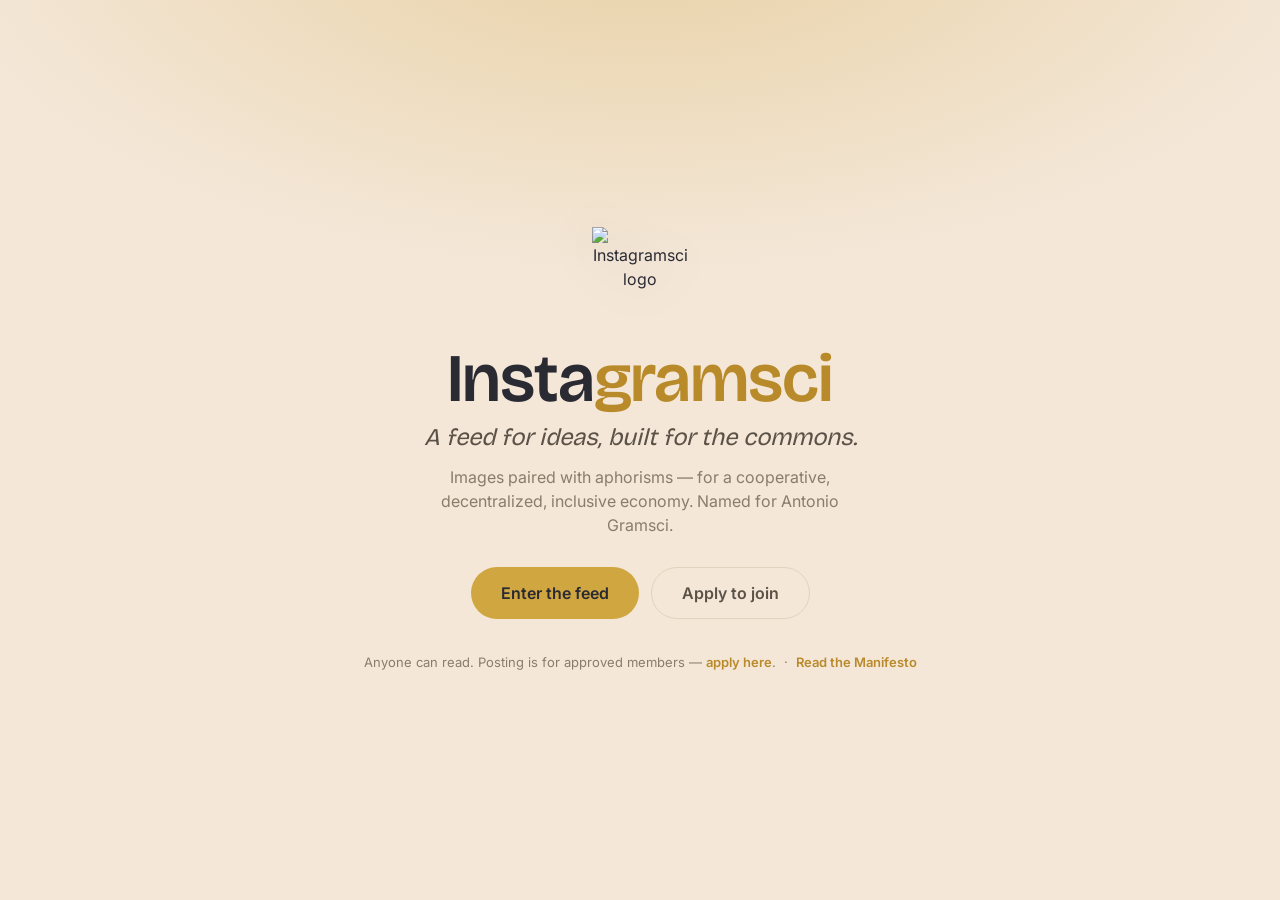
==== index.html @ d41dc373 "feat: build static frontend feed, profile, settings, manifesto Backend-selectable (postgres/supabase" ====
<!DOCTYPE html>
<html lang="en" data-theme="light">
<head>
<meta charset="UTF-8" />
<meta name="viewport" content="width=device-width, initial-scale=1.0" />
<title>Instagramsci</title>
<meta name="description" content="A visual social network for socialist, community-driven, inclusive ideas — built for the commons." />
<link rel="icon" href="assets/logo.svg" type="image/svg+xml" />
<link rel="preconnect" href="https://fonts.googleapis.com">
<link rel="preconnect" href="https://fonts.gstatic.com" crossorigin>
<link href="https://fonts.googleapis.com/css2?family=Bricolage+Grotesque:opsz,wght@12..96,400;12..96,500;12..96,600;12..96,700&family=Inter:wght@400;500;600;700&display=swap" rel="stylesheet">
<link rel="stylesheet" href="css/tokens.css" />
<link rel="stylesheet" href="css/styles.css" />
</head>
<body>

<!-- ============ LANDING / GATE ============ -->
<section class="landing" id="landing">
  <div class="inner">
    <img class="logo" src="assets/logo.svg" alt="Instagramsci logo" />
    <div class="wordmark">Insta<span>gramsci</span></div>
    <div class="tagline">A feed for ideas, built for the commons.</div>
    <p class="blurb">Images paired with aphorisms — for a cooperative, decentralized, inclusive economy. Named for Antonio Gramsci.</p>
    <div class="ctas">
      <button class="btn ochre big" data-go="feed">Enter the feed</button>
      <button class="btn ghost big" data-go="join">Apply to join</button>
    </div>
    <div class="foot">
      Anyone can read. Posting is for approved members — <a href="#join" data-go="join">apply here</a>.
      &nbsp;·&nbsp; <a href="#manifesto" data-go="manifesto">Read the Manifesto</a>
    </div>
  </div>
</section>

<!-- ============ APP SHELL ============ -->
<div class="app">

  <!-- ---- LEFT RAIL ---- -->
  <nav class="rail" aria-label="Primary">
    <div class="brand" data-go="feed">
      <img src="assets/logo.svg" alt="" /><b>Insta<span>gramsci</span></b>
    </div>
    <button class="navitem active" data-go="feed"><span class="ic">⌂</span> Home</button>
    <button class="navitem" data-go="explore"><span class="ic">⊞</span> Explore</button>
    <button class="navitem" data-go="compose"><span class="ic">＋</span> Compose</button>
    <button class="navitem" data-go="profile"><span class="ic">◔</span> Profile</button>
    <button class="navitem" data-go="manifesto"><span class="ic">✦</span> Manifesto</button>
    <button class="navitem" id="navSettings" data-go="settings" style="display:none"><span class="ic">⚙</span> Settings</button>
    <button class="navitem" id="navAdmin" data-go="admin" style="display:none"><span class="ic">⚖</span> Member review</button>
    <div class="spacer"></div>
    <button class="themebtn" data-theme-toggle aria-label="Toggle colour theme">
      <span id="themeIcon">☾</span> <span id="themeLabel">Dark mode</span>
    </button>
    <div id="authArea"></div>
  </nav>

  <!-- ---- MAIN ---- -->
  <main class="main">
    <div class="topbar">
      <h1 id="viewTitle">Home</h1>
      <div class="tabs" id="feedTabs">
        <button class="tab active" data-tab="latest">Latest</button>
        <button class="tab" data-tab="commons">Commons</button>
      </div>
    </div>

    <!-- FEED -->
    <section class="view active" id="view-feed">
      <div class="note" id="feedNote"></div>
      <div class="feed" id="feed"></div>
    </section>

    <!-- EXPLORE -->
    <section class="view" id="view-explore">
      <div class="explore">
        <div class="lede">Explore ideas by theme</div>
        <div class="sub">The aphorism is the unit of value — not the influencer.</div>
        <div class="tagcloud" id="tagcloud"></div>
        <div class="grid" id="exploreGrid"></div>
      </div>
    </section>

    <!-- COMPOSE -->
    <section class="view" id="view-compose">
      <div class="formwrap">
        <h2>Share an idea</h2>
        <div class="sub">Write the aphorism. Keep it sharp.</div>
        <div class="notice">Composing is available to <b>approved members</b>. Not a member yet?
          <a href="#join" data-go="join" style="color:var(--brick);font-weight:600">Apply to join →</a></div>
        <input type="file" id="composeFile" accept="image/*" hidden />
        <div class="drop" id="composeDrop">⬆ Drop an image, or click to browse</div>
        <div class="field">
          <label>Aphorism <span class="req">*</span></label>
          <textarea id="cAph" class="big" maxlength="280" placeholder="“The old is dying and the new cannot yet be born…”"></textarea>
          <div class="hint">Up to 280 characters. This is the hero of your post.</div>
        </div>
        <div class="field">
          <label>Alt text <span class="req">*</span> <span style="font-weight:500;color:var(--muted)">(required — describe the image so everyone can see it)</span></label>
          <input id="cAlt" type="text" placeholder="e.g. A printworkers' cooperative, hands setting type by lamplight" />
        </div>
        <div class="field">
          <label>Source attribution <span style="font-weight:500;color:var(--muted)">(if quoting someone)</span></label>
          <input id="cAttr" type="text" placeholder="e.g. Antonio Gramsci, Prison Notebooks" />
        </div>
        <div class="field">
          <label>Themes</label>
          <input id="cTags" type="text" placeholder="#Commons #Labour #Care" />
        </div>
        <div style="display:flex;gap:10px;margin-top:8px">
          <button class="btn primary" id="composeShare">Share your idea</button>
          <button class="btn ghost" data-go="feed">Cancel</button>
        </div>
      </div>
    </section>

    <!-- JOIN / APPLY -->
    <section class="view" id="view-join">
      <div class="formwrap">
        <h2>Apply to join</h2>
        <div class="sub">Reading is open to everyone. Posting is for approved members.</div>
        <div class="notice">
          <b>How membership works.</b> You're free to browse the whole site. To post, tell us a little
          about yourself and your intentions. Every application gets a <b>first check by a human</b>, and
          accounts are <b>activated only after approval</b> — this keeps the space cooperative, inclusive,
          and free of bad-faith actors. We'll email you once your application has been reviewed.
        </div>
        <form id="joinForm">
          <div class="field">
            <label>Handle <span class="req">*</span></label>
            <input id="jHandle" type="text" required placeholder="@yourname" />
          </div>
          <div class="field">
            <label>Email <span class="req">*</span></label>
            <input id="jEmail" type="email" required placeholder="you@example.org" />
          </div>
          <div class="field">
            <label>Password <span class="req">*</span></label>
            <input id="jPass" type="password" required minlength="8" placeholder="At least 8 characters" />
            <div class="hint">Your account is created now but stays inactive until an admin approves you.</div>
          </div>
          <div class="field">
            <label>Where are you coming from? <span style="font-weight:500;color:var(--muted)">(optional)</span></label>
            <input id="jOrigin" type="text" placeholder="A collective, a city, a movement, a link…" />
          </div>
          <div class="field">
            <label>Your intentions here <span class="req">*</span></label>
            <textarea id="jIntent" required placeholder="What do you hope to share and build with this community?"></textarea>
            <div class="hint">A few honest sentences. This is what we review.</div>
          </div>
          <label class="check">
            <input type="checkbox" required />
            <span>I've read the <a href="#manifesto" data-go="manifesto" style="color:var(--brick);font-weight:600">Manifesto</a>
            and I'm here in good faith, for a cooperative and inclusive commons.</span>
          </label>
          <button class="btn primary big" type="submit">Submit application</button>
        </form>
        <div class="formdone" id="joinDone">
          <div class="tick">✦</div>
          <h3>Application received</h3>
          <p style="color:var(--text-2)">Thank you. A human will review your note and intentions, and you'll
          hear from us by email once your account is approved. Until then, feel free to keep reading.</p>
          <div style="margin-top:16px"><button class="btn ochre" data-go="feed">Browse the feed</button></div>
        </div>
      </div>
    </section>

    <!-- LOGIN -->
    <section class="view" id="view-login">
      <div class="formwrap">
        <h2>Log in</h2>
        <div class="sub">Welcome back to the commons.</div>
        <form id="loginForm">
          <div class="field">
            <label>Email <span class="req">*</span></label>
            <input id="lEmail" type="email" required placeholder="you@example.org" />
          </div>
          <div class="field">
            <label>Password <span class="req">*</span></label>
            <input id="lPass" type="password" required placeholder="Your password" />
          </div>
          <div class="field" id="lCodeRow" style="display:none">
            <label>Authenticator code <span class="req">*</span></label>
            <input id="lCode" type="text" inputmode="numeric" autocomplete="one-time-code"
                   placeholder="6-digit code from your app" />
            <div class="hint">This account has two-factor authentication enabled.</div>
          </div>
          <button class="btn primary big" type="submit">Log in</button>
        </form>
        <p class="sub" style="margin-top:18px">No account yet?
          <a href="#join" data-go="join" style="color:var(--brick);font-weight:600">Apply to join →</a></p>
      </div>
    </section>

    <!-- SETTINGS -->
    <section class="view" id="view-settings">
      <div class="formwrap">
        <h2>Settings</h2>
        <div id="settingsGuest" class="notice" style="display:none">
          Please <a href="#login" data-go="login" style="color:var(--brick);font-weight:600">log in</a> to manage your profile.
        </div>
        <div id="settingsBody">
          <h3 class="seth">Profile</h3>
          <div class="avatarrow">
            <img id="setAvatar" class="setavatar" alt="Your avatar" onerror="this.style.visibility='hidden'"/>
            <div>
              <input type="file" id="setAvatarFile" accept="image/*" hidden />
              <button class="btn ghost" id="setAvatarBtn" type="button">Change avatar</button>
              <div class="hint">JPG, PNG, GIF or WebP.</div>
            </div>
          </div>
          <div class="field"><label>Display name</label><input id="setName" type="text" /></div>
          <div class="field"><label>Pronouns</label><input id="setPron" type="text" placeholder="she/her, they/them…" /></div>
          <div class="field"><label>Bio</label><textarea id="setBio" placeholder="A line about you and your work."></textarea></div>
          <button class="btn primary" id="setSaveProfile" type="button">Save profile</button>

          <h3 class="seth">Account</h3>
          <div class="field"><label>Email</label><input id="setEmail" type="email" /></div>
          <div class="field"><label>Current password <span style="color:var(--muted);font-weight:500">(to change email)</span></label><input id="setEmailPass" type="password" autocomplete="current-password" /></div>
          <button class="btn ghost" id="setSaveEmail" type="button">Update email</button>

          <div class="field" style="margin-top:20px"><label>Current password</label><input id="setCurPass" type="password" autocomplete="current-password" /></div>
          <div class="field"><label>New password</label><input id="setNewPass" type="password" autocomplete="new-password" minlength="8" /></div>
          <button class="btn ghost" id="setSavePass" type="button">Change password</button>

          <h3 class="seth">Two-factor authentication</h3>
          <div id="twofaOff">
            <p class="sub">Protect your login with one-time codes from an authenticator app (Aegis, Google Authenticator, 1Password…).</p>
            <button class="btn primary" id="twofaStart" type="button">Enable 2FA</button>
            <div id="twofaSetup" style="display:none;margin-top:16px">
              <img id="twofaQR" class="qr" alt="Scan this QR code with your authenticator app" />
              <p class="hint">Scan the code, or enter this key manually: <code id="twofaSecret"></code></p>
              <div class="field"><label>Enter the 6-digit code to confirm</label>
                <input id="twofaCode" type="text" inputmode="numeric" autocomplete="one-time-code" placeholder="123456" /></div>
              <button class="btn primary" id="twofaConfirm" type="button">Confirm &amp; enable</button>
            </div>
          </div>
          <div id="twofaOn" style="display:none">
            <p class="sub">✓ Two-factor authentication is <b>on</b>.</p>
            <div class="field"><label>Current password <span style="color:var(--muted);font-weight:500">(to disable)</span></label><input id="twofaDisPass" type="password" autocomplete="current-password" /></div>
            <button class="btn ghost" id="twofaDisable" type="button">Disable 2FA</button>
          </div>
        </div>
      </div>
    </section>

    <!-- ADMIN: MEMBER REVIEW -->
    <section class="view" id="view-admin">
      <div class="formwrap">
        <h2>Member review</h2>
        <div class="sub">Read each applicant's intentions, then approve or reject. Approving activates posting for that account.</div>
        <div id="adminList"></div>
      </div>
    </section>

    <!-- PROFILE -->
    <section class="view" id="view-profile">
      <div class="profile">
        <div id="profileGuest" class="notice" style="display:none">
          Please <a href="#login" data-go="login" style="color:var(--brick);font-weight:600">log in</a> to see your profile.
        </div>
        <div id="profileBody">
          <div class="phead">
            <img class="av" id="pAvatar" src="" alt="Your avatar" onerror="this.style.visibility='hidden'" />
            <div>
              <div class="pname" id="pName">You</div>
              <div class="ph" id="pHandle">@you</div>
              <div class="pbio" id="pBio"></div>
            </div>
          </div>
          <div class="pstats">
            <div><b id="pStatPosts">0</b> aphorisms</div>
            <div><b id="pStatResonance">0</b> resonances</div>
            <div><b id="pStatCollect">0</b> collected</div>
          </div>
          <div class="grid" id="profileGrid"></div>
          <div id="profileEmpty" class="sub" style="display:none;margin-top:14px">No aphorisms yet — share your first idea from Compose.</div>
        </div>
      </div>
    </section>

    <!-- MANIFESTO -->
    <section class="view" id="view-manifesto">
      <div class="manifesto">
        <div class="big">A feed for <em>ideas</em>, built for the <em>commons</em>.</div>
        <p>Instagramsci is a visual social network for a different economy — cooperative, decentralized, inclusive. We borrow what social media does well (images that travel) and reject what it does badly (outrage, vanity, extraction).</p>
        <p>Named for Antonio Gramsci, it treats culture as terrain. Every post pairs an image with an aphorism: a sharp, shareable idea worth carrying into the world.</p>
        <p>Reading is open to all. Posting is for approved members, because a commons is built on trust — we read every application before activating an account.</p>
        <div class="principles">
          <div class="p"><b>Ideas over influencers.</b> The aphorism is the unit of value. Follower counts stay quiet.</div>
          <div class="p"><b>Inclusive by default.</b> Alt text is required. Accessibility is not optional.</div>
          <div class="p"><b>Decentralization as ethos.</b> Today the theme; tomorrow the infrastructure (Cubbit/IPFS, the Fediverse).</div>
          <div class="p"><b>Community over algorithm.</b> Chronological and curated feeds, not opaque ranking.</div>
        </div>
        <div class="cta"><button class="btn primary big" data-go="join">Apply to join the commons</button></div>
      </div>
    </section>
  </main>
</div>

<!-- ============ MOBILE BOTTOM BAR ============ -->
<nav class="bottombar" aria-label="Mobile">
  <button class="active" data-go="feed" title="Home" aria-label="Home">⌂</button>
  <button data-go="explore" title="Explore" aria-label="Explore">⊞</button>
  <button data-go="compose" title="Compose" aria-label="Compose">＋</button>
  <button data-go="join" title="Apply to join" aria-label="Apply to join">✎</button>
  <button data-go="manifesto" title="Manifesto" aria-label="Manifesto">✦</button>
</nav>

<script type="module" src="js/app.js"></script>
</body>
</html>
---- css/tokens.css ----
/* Instagramsci — design tokens
   Brand palette sampled from the Gramsci portrait (assets/instagramsci.jpg).
   Surface/text colors are theme-aware: see [data-theme] blocks below. */
:root{
  /* ---- Brand palette (constant across themes) ---- */
  --ochre:#D0A640; --ochre-deep:#B98A2A;
  --ink:#2A2A33; --ink-soft:#383842; --abyss:#150303;
  --cream:#EBD2BC; --cream-soft:#F4E7D8;
  --brick:#B23A2E; --brick-deep:#9A3025;
  --plum:#5A2A3A; --sienna:#312112;

  /* ---- Radius ---- */
  --r-sm:8px; --r-md:14px; --r-lg:22px; --r-xl:30px;

  /* ---- Type ----
     --display: characterful sans for aphorisms/headings (editorial warmth).
     --sans:    neutral UI/body sans. */
  --display:'Bricolage Grotesque','Inter',system-ui,sans-serif;
  --sans:'Inter',system-ui,sans-serif;
  --tracking-tight:-0.015em;
  --tracking-wide:0.04em;
  --measure:34ch;            /* ideal aphorism line length */

  /* ---- Layout ---- */
  --maxfeed:600px;
}

/* ================= LIGHT THEME (default) ================= */
:root,[data-theme="light"]{
  --bg:#F4E7D8;            /* page */
  --bg-2:#efdcc6;          /* sunken */
  --surface:#ffffff;       /* cards */
  --surface-2:#fbf3e8;
  --border:#ecdcc8;
  --border-2:#e3d2bd;
  --text:#2A2A33;          /* primary */
  --text-2:#5b5247;        /* secondary */
  --muted:#8a7c6b;         /* tertiary */
  --rail-bg:#2A2A33;
  --rail-text:#EBD2BC;
  --rail-muted:#bfae9b;
  --rail-hover:#34343f;
  --topbar:rgba(244,231,216,.88);
  --shadow:0 6px 24px rgba(21,3,3,.12);
  --shadow-lg:0 14px 40px rgba(21,3,3,.18);
}

/* ================= DARK THEME ================= */
[data-theme="dark"]{
  --bg:#1b1b22;
  --bg-2:#15151b;
  --surface:#23232c;
  --surface-2:#2a2a34;
  --border:#33333f;
  --border-2:#3c3c49;
  --text:#EBD2BC;
  --text-2:#cbb9a5;
  --muted:#9a8c79;
  --rail-bg:#15151b;
  --rail-text:#EBD2BC;
  --rail-muted:#9a8c79;
  --rail-hover:#2a2a34;
  --topbar:rgba(21,21,27,.85);
  --shadow:0 6px 24px rgba(0,0,0,.35);
  --shadow-lg:0 16px 44px rgba(0,0,0,.5);
}
---- css/styles.css ----
/* Instagramsci — component & layout styles (theme-aware) */
*{box-sizing:border-box;margin:0;padding:0}
html{scroll-behavior:smooth}
body{
  font-family:var(--sans); color:var(--text);
  background:var(--bg);
  -webkit-font-smoothing:antialiased; line-height:1.5;
  transition:background .25s ease, color .25s ease;
}
a{color:inherit;text-decoration:none}
img{max-width:100%;display:block}
:focus-visible{outline:3px solid var(--brick);outline-offset:2px;border-radius:4px}

/* ============ LANDING (gate) ============ */
.landing{
  min-height:100vh;display:grid;place-items:center;text-align:center;
  padding:40px 22px;position:relative;overflow:hidden;
  background:
    radial-gradient(1200px 600px at 50% -10%, rgba(208,166,64,.35), transparent 60%),
    var(--bg);
}
.landing .inner{max-width:680px;position:relative;z-index:1}
.landing .logo{width:96px;height:96px;margin:0 auto 22px;filter:drop-shadow(var(--shadow))}
.landing .wordmark{
  font-family:var(--display);font-weight:600;font-size:clamp(40px,8vw,68px);
  letter-spacing:var(--tracking-tight);line-height:1;margin-bottom:6px;
}
.landing .wordmark span{color:var(--ochre-deep)}
.landing .tagline{
  font-family:var(--display);font-style:italic;font-size:clamp(18px,3.2vw,24px);
  color:var(--text-2);margin-bottom:10px;
}
.landing .blurb{color:var(--muted);max-width:46ch;margin:0 auto 30px;font-size:16px}
.landing .ctas{display:flex;gap:12px;justify-content:center;flex-wrap:wrap}
.landing .foot{margin-top:34px;color:var(--muted);font-size:13px}
.landing .foot a{color:var(--ochre-deep);font-weight:600}

/* ============ APP SHELL ============ */
.app{display:none;grid-template-columns:240px 1fr;min-height:100vh}
body.in-app .landing{display:none}
body.in-app .app{display:grid}

/* ---- Left rail ---- */
.rail{
  position:sticky;top:0;height:100vh;
  background:var(--rail-bg);color:var(--rail-text);
  padding:22px 18px;display:flex;flex-direction:column;gap:6px;
}
.brand{display:flex;align-items:center;gap:10px;padding:6px 8px 20px;cursor:pointer}
.brand img{width:38px;height:38px;flex:none}
.brand b{font-family:var(--display);font-weight:600;font-size:20px;letter-spacing:var(--tracking-tight)}
.brand b span{color:var(--ochre)}
.navitem{
  display:flex;align-items:center;gap:13px;padding:11px 12px;border-radius:var(--r-sm);
  color:var(--rail-muted);font-weight:500;cursor:pointer;border:none;background:none;
  font-family:var(--sans);font-size:15px;width:100%;text-align:left;transition:.15s;
}
.navitem .ic{width:20px;text-align:center;font-size:17px}
.navitem:hover{background:var(--rail-hover);color:var(--rail-text)}
.navitem.active{background:var(--ochre);color:var(--ink);font-weight:600}
.rail .spacer{flex:1}
.themebtn{
  display:flex;align-items:center;gap:10px;padding:10px 12px;border-radius:var(--r-sm);
  background:none;border:1px solid var(--rail-hover);color:var(--rail-muted);
  font-family:var(--sans);font-size:13.5px;font-weight:600;cursor:pointer;width:100%;margin-bottom:6px;
}
.themebtn:hover{color:var(--rail-text);border-color:var(--ochre)}
.rail .me{display:flex;align-items:center;gap:10px;padding:8px;border-top:1px solid var(--rail-hover);margin-top:2px}
.rail .me img{width:34px;height:34px;border-radius:50%;border:2px solid var(--ochre)}
.rail .me small{color:var(--rail-muted)}

/* ---- Main ---- */
.main{padding:0 0 90px}
.topbar{
  position:sticky;top:0;z-index:20;background:var(--topbar);
  backdrop-filter:blur(8px);border-bottom:1px solid var(--border-2);
  padding:14px 20px;display:flex;align-items:center;gap:16px;
}
.topbar h1{font-size:20px;font-weight:700;letter-spacing:var(--tracking-tight)}
.tabs{display:flex;gap:6px;margin-left:auto}
.tab{padding:7px 15px;border-radius:999px;border:1px solid transparent;background:none;
  font-family:var(--sans);font-weight:600;font-size:14px;color:var(--text-2);cursor:pointer}
.tab.active{background:var(--ink);color:var(--cream)}
[data-theme="dark"] .tab.active{background:var(--ochre);color:var(--ink)}
.view{display:none}
.view.active{display:block}

/* ============ FEED ============ */
.feed{max-width:var(--maxfeed);margin:0 auto;padding:22px 16px}
.card{
  background:var(--surface);border:1px solid var(--border);border-radius:var(--r-md);
  box-shadow:var(--shadow);margin-bottom:26px;overflow:hidden;
}
.card.pinned{border:1.5px solid var(--ochre);box-shadow:var(--shadow-lg)}
.pinflag{
  background:var(--ochre);color:var(--ink);font-weight:600;font-size:12px;
  letter-spacing:var(--tracking-wide);padding:6px 15px;display:flex;align-items:center;gap:6px;text-transform:uppercase;
}
.card .head{display:flex;align-items:center;gap:11px;padding:13px 15px}
.card .head img{width:40px;height:40px;border-radius:50%;border:2px solid var(--ochre);object-fit:cover}
.card .head .who{line-height:1.25}
.card .head .who b{font-size:14.5px}
.card .head .who small{color:var(--muted);font-size:12.5px}
.pill{
  margin-left:auto;background:rgba(178,58,46,.1);color:var(--brick);
  font-weight:600;font-size:12px;padding:5px 11px;border-radius:999px;
}
.media{position:relative;background:var(--ochre)}
.media .imgwrap{aspect-ratio:1/1;display:grid;place-items:center;overflow:hidden}
.media .imgwrap img{width:100%;height:100%;object-fit:cover}
.media .altbadge{
  position:absolute;left:12px;bottom:12px;background:rgba(21,3,3,.72);color:var(--cream);
  font-size:11px;font-weight:600;letter-spacing:.5px;padding:4px 9px;border-radius:6px;
}
.aphorism{
  font-family:var(--display);font-weight:500;font-size:22px;line-height:1.34;
  letter-spacing:var(--tracking-tight);color:var(--text);
  padding:18px 18px 6px;max-width:var(--measure);
  font-optical-sizing:auto;text-wrap:balance;
}
.aphorism .q{color:var(--ochre-deep)}
.attrib{padding:0 18px 4px;color:var(--muted);font-size:13px;font-style:italic}
.postlink{padding:2px 18px 6px}
.postlink a{color:var(--brick);font-weight:600;font-size:14px}
.postlink a:hover{text-decoration:underline}
.actions{display:flex;align-items:center;gap:4px;padding:8px 12px 14px}
.act{
  display:flex;align-items:center;gap:7px;border:none;background:none;cursor:pointer;
  font-family:var(--sans);font-weight:600;font-size:13.5px;color:var(--text-2);
  padding:8px 11px;border-radius:999px;transition:.15s;
}
.act:hover{background:var(--surface-2)}
.act .ic{font-size:17px;line-height:1}
.act .count{font-variant-numeric:tabular-nums}
.act.on{color:var(--brick)}
.act.collect.on{color:var(--ochre-deep)}
.act.amplify{margin-left:auto}

/* ============ EXPLORE ============ */
.explore{max-width:900px;margin:0 auto;padding:24px 18px}
.lede{font-family:var(--display);font-size:26px;font-weight:500;letter-spacing:var(--tracking-tight);margin-bottom:6px}
.sub{color:var(--muted);margin-bottom:22px}
.tagcloud{display:flex;flex-wrap:wrap;gap:10px;margin-bottom:28px}
.tagbtn{
  background:var(--surface);border:1px solid var(--border-2);border-radius:999px;padding:9px 16px;
  font-family:var(--sans);font-weight:600;color:var(--brick);cursor:pointer;font-size:14px;transition:.15s;
}
.tagbtn:hover{background:var(--ochre);color:var(--ink);border-color:var(--ochre)}
.grid{display:grid;grid-template-columns:repeat(3,1fr);gap:10px}
.tile{position:relative;aspect-ratio:1;border-radius:var(--r-sm);overflow:hidden;background:var(--ochre);cursor:pointer}
.tile img{width:100%;height:100%;object-fit:cover;transition:.3s}
.tile:hover img{transform:scale(1.06)}
.tile .ov{
  position:absolute;inset:0;display:flex;align-items:flex-end;padding:12px;
  background:linear-gradient(transparent 45%,rgba(21,3,3,.78));
  font-family:var(--display);color:var(--cream);font-size:15px;line-height:1.25;opacity:0;transition:.2s;
}
.tile:hover .ov{opacity:1}

/* ============ COMPOSE & JOIN forms ============ */
.formwrap{max-width:560px;margin:0 auto;padding:26px 18px}
.formwrap h2{font-family:var(--display);font-weight:600;font-size:28px;letter-spacing:var(--tracking-tight);margin-bottom:4px}
.formwrap .sub{margin-bottom:20px}
.notice{
  background:var(--surface-2);border:1px solid var(--border-2);border-left:4px solid var(--ochre);
  border-radius:var(--r-sm);padding:14px 16px;margin-bottom:22px;font-size:14px;color:var(--text-2);line-height:1.55;
}
.notice b{color:var(--text)}
.drop{
  border:2px dashed var(--ochre);border-radius:var(--r-md);background:rgba(208,166,64,.08);
  padding:30px;text-align:center;color:var(--ochre-deep);font-weight:600;margin-bottom:18px;cursor:pointer;
}
.drop img{max-height:230px;margin:0 auto 10px;border-radius:var(--r-sm)}
.field{margin-bottom:16px}
.field label{display:block;font-weight:600;font-size:13.5px;margin-bottom:6px}
.field .req{color:var(--brick)}
.field textarea,.field input,.field select{
  width:100%;border:1px solid var(--border-2);border-radius:var(--r-sm);padding:12px 14px;
  font-family:var(--sans);font-size:15px;background:var(--surface);color:var(--text);resize:vertical;
}
.field textarea.big{font-family:var(--display);font-size:19px;min-height:90px}
.hint{font-size:12.5px;color:var(--muted);margin-top:5px}
.check{display:flex;gap:10px;align-items:flex-start;margin-bottom:18px;font-size:14px;color:var(--text-2)}
.check input{margin-top:3px}
.btn{
  border:none;border-radius:999px;padding:13px 26px;font-family:var(--sans);
  font-weight:600;font-size:15px;cursor:pointer;transition:.15s;
}
.btn.primary{background:var(--brick);color:#fff}
.btn.primary:hover{background:var(--brick-deep)}
.btn.ochre{background:var(--ochre);color:var(--ink)}
.btn.ochre:hover{background:var(--ochre-deep)}
.btn.ghost{background:none;color:var(--text-2);border:1px solid var(--border-2)}
.btn.big{padding:15px 30px;font-size:16px}
.formdone{
  display:none;background:var(--surface);border:1px solid var(--ochre);border-radius:var(--r-md);
  padding:24px;text-align:center;box-shadow:var(--shadow);
}
.formdone.show{display:block}
.formdone .tick{font-size:34px}
.formdone h3{font-family:var(--display);font-size:22px;margin:8px 0}

/* ============ PROFILE ============ */
.profile{max-width:900px;margin:0 auto;padding:26px 18px}
.phead{display:flex;gap:24px;align-items:center;margin-bottom:8px}
.phead img.av{width:96px;height:96px;border-radius:50%;border:3px solid var(--ochre);object-fit:cover}
.phead .pname{font-family:var(--display);font-size:26px;font-weight:600}
.phead .ph{color:var(--muted)}
.phead .pbio{margin-top:8px;max-width:420px;color:var(--text-2)}
.pstats{display:flex;gap:26px;margin:16px 0 22px;padding:14px 0;border-top:1px solid var(--border-2);border-bottom:1px solid var(--border-2)}
.pstats div{font-size:14px;color:var(--muted)}
.pstats div b{display:block;font-size:19px;color:var(--text);font-family:var(--display)}

/* ============ MANIFESTO ============ */
.manifesto{max-width:680px;margin:0 auto;padding:40px 22px}
.manifesto .big{font-family:var(--display);font-size:clamp(28px,5vw,36px);font-weight:600;line-height:1.16;letter-spacing:var(--tracking-tight);margin-bottom:20px}
.manifesto .big em{color:var(--ochre-deep);font-style:italic}
.manifesto p{font-size:17px;margin-bottom:16px;color:var(--text-2)}
.manifesto .principles{display:grid;gap:14px;margin-top:24px}
.manifesto .principles .p{background:var(--surface);border:1px solid var(--border);border-radius:var(--r-md);padding:18px 20px}
.manifesto .principles .p b{font-family:var(--display);font-size:18px;color:var(--text)}
.manifesto .cta{margin-top:28px}

/* ============ MOBILE ============ */
.bottombar{display:none}
@media (max-width:760px){
  body.in-app .app{grid-template-columns:1fr}
  .rail{display:none}
  .grid{grid-template-columns:repeat(2,1fr)}
  .bottombar{
    display:flex;position:fixed;bottom:0;left:0;right:0;z-index:40;
    background:var(--rail-bg);padding:8px 6px;justify-content:space-around;
    border-top:1px solid var(--border-2);
  }
  .bottombar button{background:none;border:none;color:var(--rail-muted);font-size:22px;padding:8px 14px;cursor:pointer}
  .bottombar button.active{color:var(--ochre)}
}
.note{max-width:var(--maxfeed);margin:0 auto;padding:8px 16px 0;color:var(--muted);font-size:12.5px;text-align:center}

/* ---- auth area (rail) ---- */
#authArea{display:flex;flex-direction:column;gap:4px}
.statuschip{display:inline-block;font-size:11px;font-weight:600;padding:2px 8px;border-radius:999px;margin-top:2px}
.statuschip.ok{background:rgba(208,166,64,.25);color:var(--ochre)}
.statuschip.wait{background:rgba(178,58,46,.22);color:#e7a59c}

/* ---- admin review cards ---- */
.appcard{background:var(--surface);border:1px solid var(--border);border-radius:var(--r-md);padding:16px 18px;margin-bottom:14px;box-shadow:var(--shadow)}
.apphead{display:flex;align-items:baseline;gap:10px;margin-bottom:4px}
.apphead b{font-family:var(--display);font-size:17px}
.apphead small{color:var(--muted)}
.apporigin{font-size:13px;color:var(--muted);margin-bottom:8px}
.appintent{font-size:15px;color:var(--text-2);line-height:1.5;padding:10px 12px;background:var(--surface-2);border-radius:var(--r-sm);border-left:3px solid var(--ochre);margin-bottom:12px}
.appactions{display:flex;gap:10px}
.appactions .btn{padding:9px 18px;font-size:14px}

/* ---- settings ---- */
.seth{font-family:var(--display);font-weight:600;font-size:19px;margin:26px 0 12px;
  padding-top:18px;border-top:1px solid var(--border-2)}
.seth:first-of-type{border-top:none;padding-top:0;margin-top:8px}
.avatarrow{display:flex;align-items:center;gap:16px;margin-bottom:18px}
.setavatar{width:72px;height:72px;border-radius:50%;border:3px solid var(--ochre);object-fit:cover;background:var(--surface-2)}
.qr{width:200px;height:200px;border-radius:var(--r-sm);background:#fff;padding:8px;border:1px solid var(--border-2)}
#twofaSecret{font-family:ui-monospace,monospace;background:var(--surface-2);
  padding:2px 8px;border-radius:6px;letter-spacing:1px;word-break:break-all}

/* ---- comments ---- */
.comments{border-top:1px solid var(--border);padding:14px 16px 18px;background:var(--surface-2)}
.clist{display:flex;flex-direction:column;gap:12px;margin-bottom:12px}
.comment{display:flex;gap:10px}
.comment img{width:30px;height:30px;border-radius:50%;border:1.5px solid var(--ochre);object-fit:cover;flex:none;background:var(--surface)}
.comment .cmain{flex:1;min-width:0}
.comment .chead{display:flex;gap:8px;align-items:baseline}
.comment .chead b{font-size:13.5px}
.comment .ctime{color:var(--muted);font-size:12px}
.comment .cbody{font-size:14.5px;color:var(--text);line-height:1.45;white-space:pre-wrap;word-wrap:break-word}
.cform{display:flex;gap:8px;align-items:flex-end}
.cform textarea{flex:1;border:1px solid var(--border-2);border-radius:var(--r-sm);
  padding:9px 12px;font-family:var(--sans);font-size:14px;background:var(--surface);color:var(--text);resize:vertical}
.cform .btn{padding:9px 16px;font-size:14px;white-space:nowrap}

/* ---- flash toast ---- */
#flash{
  position:fixed;left:50%;bottom:24px;transform:translateX(-50%) translateY(20px);
  background:var(--ink);color:var(--cream);padding:12px 20px;border-radius:999px;
  box-shadow:var(--shadow-lg);font-size:14px;font-weight:600;z-index:90;
  opacity:0;pointer-events:none;transition:.25s;max-width:90vw;text-align:center;
}
#flash.show{opacity:1;transform:translateX(-50%) translateY(0)}
[data-theme="dark"] #flash{background:var(--ochre);color:var(--ink)}
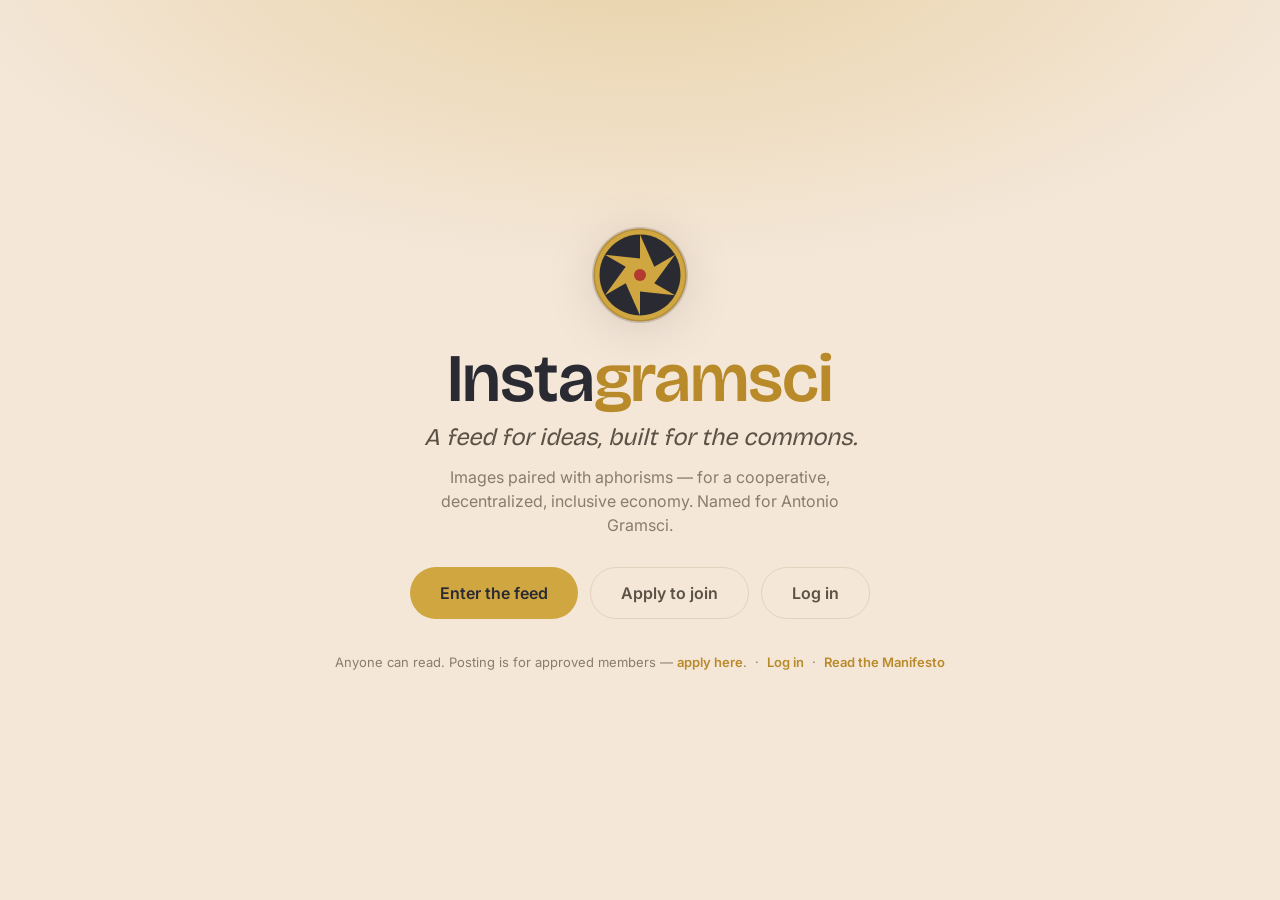
==== commit 606d1b58: "feat: admin member management and mobile login access Add an admin Members page to list approved use" ====
--- a/index.html
+++ b/index.html
@@ -24,9 +24,11 @@
     <div class="ctas">
       <button class="btn ochre big" data-go="feed">Enter the feed</button>
       <button class="btn ghost big" data-go="join">Apply to join</button>
+      <button class="btn ghost big" data-go="login">Log in</button>
     </div>
     <div class="foot">
       Anyone can read. Posting is for approved members — <a href="#join" data-go="join">apply here</a>.
+      &nbsp;·&nbsp; <a href="#login" data-go="login">Log in</a>
       &nbsp;·&nbsp; <a href="#manifesto" data-go="manifesto">Read the Manifesto</a>
     </div>
   </div>
@@ -47,6 +49,7 @@
     <button class="navitem" data-go="manifesto"><span class="ic">✦</span> Manifesto</button>
     <button class="navitem" id="navSettings" data-go="settings" style="display:none"><span class="ic">⚙</span> Settings</button>
     <button class="navitem" id="navAdmin" data-go="admin" style="display:none"><span class="ic">⚖</span> Member review</button>
+    <button class="navitem" id="navUsers" data-go="users" style="display:none"><span class="ic">☷</span> Members</button>
     <div class="spacer"></div>
     <button class="themebtn" data-theme-toggle aria-label="Toggle colour theme">
       <span id="themeIcon">☾</span> <span id="themeLabel">Dark mode</span>
@@ -62,6 +65,7 @@
         <button class="tab active" data-tab="latest">Latest</button>
         <button class="tab" data-tab="commons">Commons</button>
       </div>
+      <div id="authTop"></div>
     </div>
 
     <!-- FEED -->
@@ -252,6 +256,15 @@
       </div>
     </section>
 
+    <!-- ADMIN: MEMBERS -->
+    <section class="view" id="view-users">
+      <div class="formwrap">
+        <h2>Members</h2>
+        <div class="sub">Approved members. <b>Block</b> suspends access (the account and its posts stay); <b>Delete</b> removes the account and all its content. Both are irreversible for the user without you.</div>
+        <div id="usersList"></div>
+      </div>
+    </section>
+
     <!-- PROFILE -->
     <section class="view" id="view-profile">
       <div class="profile">
--- a/css/styles.css
+++ b/css/styles.css
@@ -242,6 +242,29 @@
 .statuschip{display:inline-block;font-size:11px;font-weight:600;padding:2px 8px;border-radius:999px;margin-top:2px}
 .statuschip.ok{background:rgba(208,166,64,.25);color:var(--ochre)}
 .statuschip.wait{background:rgba(178,58,46,.22);color:#e7a59c}
+
+/* ---- topbar auth control (visible on mobile, where the rail is hidden) ---- */
+#authTop{margin-left:auto;display:flex;gap:8px;align-items:center}
+.topauth{
+  border:1px solid var(--ochre);background:var(--ochre);color:var(--ink);
+  font-family:var(--sans);font-weight:600;font-size:13.5px;padding:7px 14px;
+  border-radius:999px;cursor:pointer;white-space:nowrap;
+}
+.topauth:hover{background:var(--ochre-deep);border-color:var(--ochre-deep)}
+.topauth.ghost{background:none;color:var(--text-2);border-color:var(--border-2)}
+.topauth.ghost:hover{color:var(--text)}
+
+/* ---- members (admin) ---- */
+.userrow{
+  display:flex;align-items:center;gap:12px;background:var(--surface);
+  border:1px solid var(--border);border-radius:var(--r-md);padding:14px 16px;margin-bottom:10px;
+}
+.userrow .uinfo{flex:1;min-width:0;line-height:1.4}
+.userrow .uinfo small{color:var(--muted)}
+.userrow .uactions{display:flex;gap:8px;align-items:center;flex-wrap:wrap;justify-content:flex-end}
+.userrow .uactions .btn{padding:8px 14px;font-size:13.5px}
+.btn.danger{background:none;color:var(--brick);border:1px solid var(--brick)}
+.btn.danger:hover{background:var(--brick);color:#fff}
 
 /* ---- admin review cards ---- */
 .appcard{background:var(--surface);border:1px solid var(--border);border-radius:var(--r-md);padding:16px 18px;margin-bottom:14px;box-shadow:var(--shadow)}
